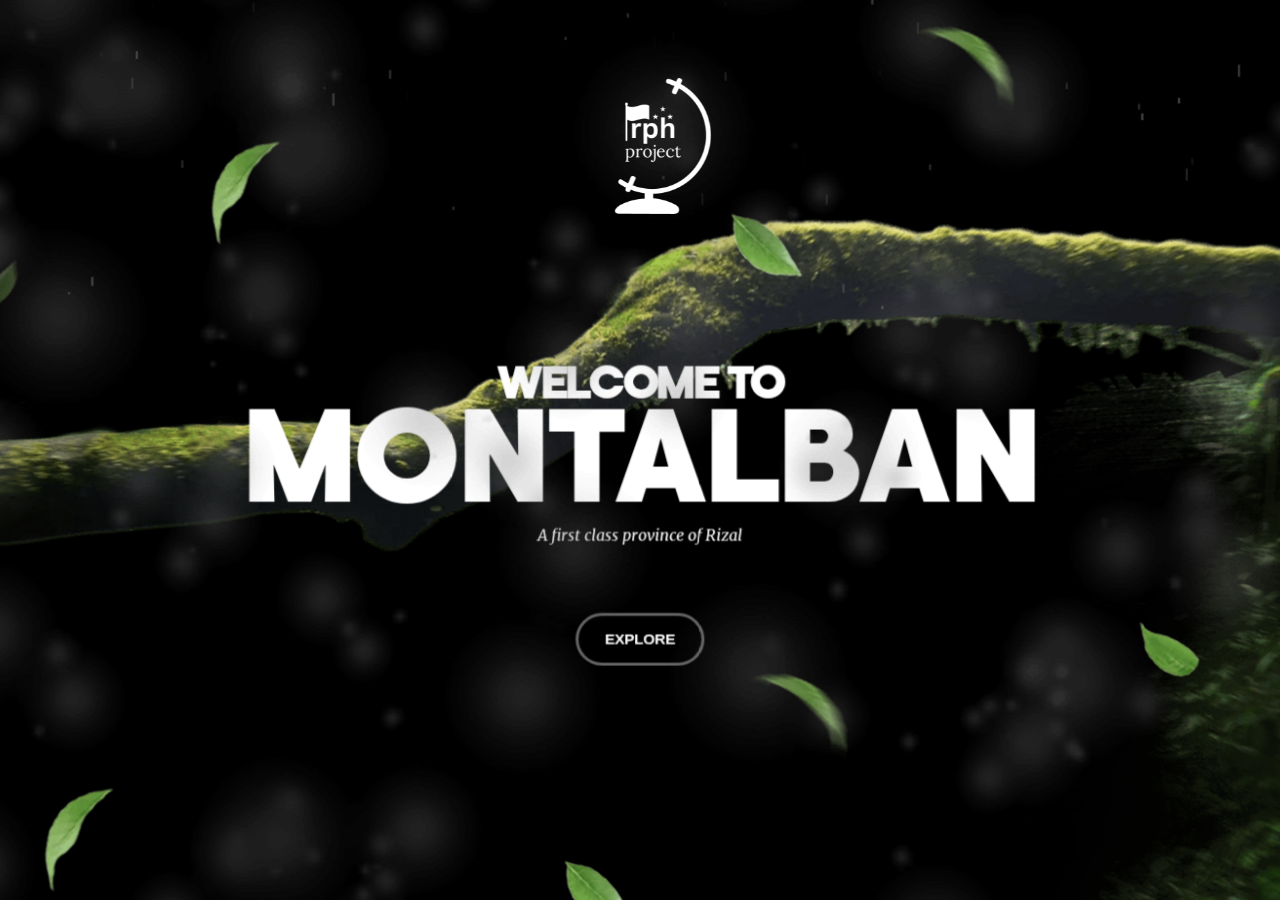
==== index.html @ 81aafcc5 "initial commit" ====
<!DOCTYPE html>
<html lang="en">
<head>
	<meta charset="UTF-8">
	<meta http-equiv="X-UA-Compatible" content="IE=edge">
	<meta name="viewport" content="width=device-width, initial-scale=1.0">
	<title>Montalban</title>
	<link rel="stylesheet" href="css/main.css">
	<script src="js/app.js" defer></script>
	<script src="libs/rain.js" defer></script>
</head>
<body>

	<div class="logo"> <img src="./img/logo2.png" width="200" height="200" alt="logo"></div>

	<section class="layers">
		<div class="layers__container">
			<div class="layers__item layer-1">
				<video autoplay muted loop>
					<source src="./img/layer-vid.mp4" type="video/mp4" />
				</video>
			</div>
			<div class="layers__item layer-2" style="background-image: url(img/layer-2.png);"></div>
			<div class="layers__item layer-3">
				<div class="hero-content">
					<h2 class="sub-content">Welcome to</h2>
					<h1><span>MONTALBAN</span></h1>
					<div class="hero-content__p">A first class province of Rizal</div>
					<a href="./home.html"><button class="button-start">EXPLORE</button></a>
				</div>
			</div>
			<div class="layers__item layer-4">
				<canvas class="rain"></canvas>
			</div>
			<div class="layers__item layer-5" style="background-image: url(img/layer-5.png);"></div>
			<div class="layers__item layer-6" style="background-image: url(img/layer-6.png);"></div>
		</div>
	</section>

</body>
</html>
---- css/main.css ----
* {
	margin: 0;
	padding: 0;
	box-sizing: border-box;
}
:root {
	--index: calc(1vw + 1vh);
	--transition: 1.5s cubic-bezier(.05, .5, 0, 1);
}
@font-face {
	font-family: kamerik-3d;
	src: url(../fonts/kamerik205-heavy.woff2);
	font-weight: 900;
}
@font-face {
	font-family: merriweather-italic-3d;
	src: url(../fonts/merriweather-regular-italic.woff2);
}
body {
	background-color: #000;
	color: #fff;
	font-family: kamerik-3d;
	overflow: hidden;
}
.logo {
	--logo-size: calc(var(--index) * 7.8);
	width: var(--logo-size);
	height: var(--logo-size);
	background-repeat: no-repeat;
	position: absolute;
	left: calc(51% - calc(var(--logo-size) / 2));
	top: calc(var(--index) * 2.8);
	z-index: 1;
}

.logo img {
	width: 100%;
	height: auto;
}
.layers {
	perspective: 1000px;
	overflow: hidden;
}
.layers__container {
	height: 100vh;
	min-height: 500px;
	transform-style: preserve-3d;
	transform: rotateX(var(--move-y)) rotateY(var(--move-x));
	will-change: transform;
	transition: transform var(--transition);
}
.layers__item {
	position: absolute;
	inset: -5vw;
	background-size: cover;
	background-position: center;
	display: flex;
	align-items: center;
	justify-content: center;
}
.layer-1 {
	transform: translateZ(-55px) scale(1.06);
}
.layer-2 {
	transform: translateZ(80px) scale(.88);
}
.layer-3 {
	transform: translateZ(180px) scale(.8);
}
.layer-4 {
	transform: translateZ(190px) scale(.9);
}
.layer-5 {
	transform: translateZ(300px) scale(.9);
}
.layer-6 {
	transform: translateZ(380px);
}
.hero-content {
	font-size: calc(var(--index) * 2.9);
	text-align: center;
	text-transform: uppercase;
	letter-spacing: calc(var(--index) * -.15);
	line-height: 1.35em;
	margin-top: calc(var(--index) * 5.5);
}
.hero-content .sub-content {
	font-size: calc(var(--index) * 2);
}

.hero-content span {
	display: block;
}
.hero-content__p {
	text-transform: none;
	font-family: merriweather-italic-3d;
	letter-spacing: normal;
	font-size: calc(var(--index) * .73);
	line-height: 3;
}
.button-start {
	font-family: Arial;
	font-weight: 600;
	text-transform: uppercase;
	font-size: calc(var(--index) * .71);
	letter-spacing: -.02vw;
	padding: calc(var(--index) * .7) calc(var(--index) * 1.25);
	background-color: transparent;
	color: #fff;
	border-radius: 10em;
	border: rgb(255 255 255 / .4) 3px solid;
	outline: none;
	cursor: pointer;
	margin-top: calc(var(--index) * 2.5);
}

.button-start:hover {
	background: darkgreen;
	opacity: 70%;
}
.layer-4, .layer-5, .layer-6 {
	pointer-events: none;
}
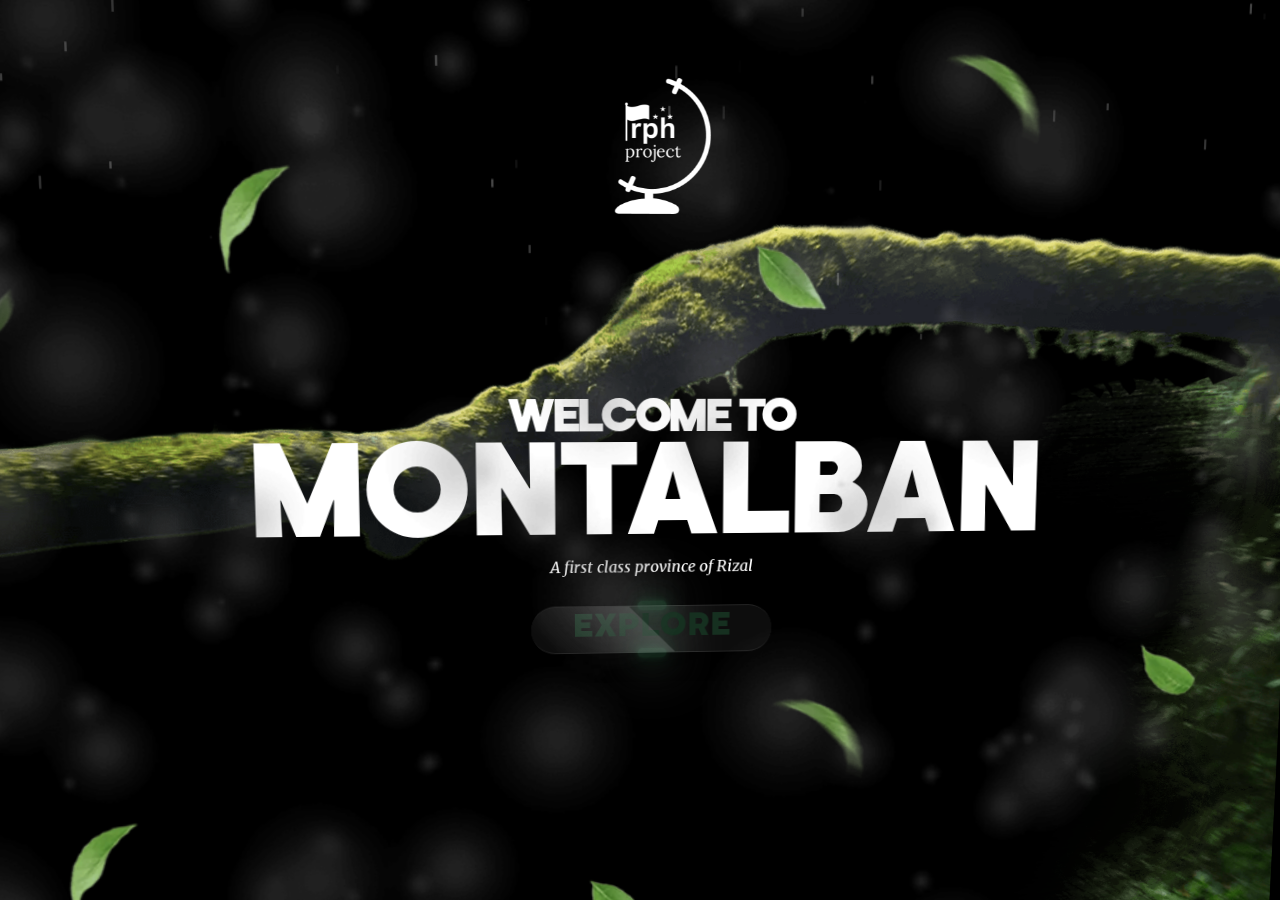
==== commit 679bf472: "final product commit" ====
--- a/index.html
+++ b/index.html
@@ -5,9 +5,10 @@
 	<meta http-equiv="X-UA-Compatible" content="IE=edge">
 	<meta name="viewport" content="width=device-width, initial-scale=1.0">
 	<title>Montalban</title>
-	<link rel="stylesheet" href="css/main.css">
-	<script src="js/app.js" defer></script>
-	<script src="libs/rain.js" defer></script>
+	<link rel="icon" type="image/x-icon" href="./img/fav-icon.png">
+	<link rel="stylesheet" href="./css/main.css">
+	<script src="./js/app.js" defer></script>
+	<script src="./libs/rain.js" defer></script>
 </head>
 <body>
 
@@ -26,7 +27,9 @@
 					<h2 class="sub-content">Welcome to</h2>
 					<h1><span>MONTALBAN</span></h1>
 					<div class="hero-content__p">A first class province of Rizal</div>
-					<a href="./home.html"><button class="button-start">EXPLORE</button></a>
+					<div class="container">
+						<div class="btn"><a class="explore" href="./home.html">EXPLORE</a></div>
+					</div>
 				</div>
 			</div>
 			<div class="layers__item layer-4">
--- a/css/main.css
+++ b/css/main.css
@@ -6,6 +6,22 @@
 :root {
 	--index: calc(1vw + 1vh);
 	--transition: 1.5s cubic-bezier(.05, .5, 0, 1);
+
+	--main-color: #163020;
+    --second-color-a: #304D30;
+    --second-color-b: #EEE7DA;
+    --second-color-c: #EE7214;
+    --text-color-a: #F8FFD2;
+    --text-color-b: #FBF6EE;
+
+	--yellow: 163020;
+    --dark: black;
+
+    --body-font: "Bai Jamjuree", sans-serif;
+    --h2-font-size: 1.25rem;
+    --normal-font-size: 1rem;
+
+	
 }
 @font-face {
 	font-family: kamerik-3d;
@@ -121,3 +137,133 @@
 .layer-4, .layer-5, .layer-6 {
 	pointer-events: none;
 }
+
+
+
+/*  */
+
+.container {
+    padding: 1rem;
+	width: 1000px;
+	display: flex;
+	flex-wrap: wrap;
+	justify-content: space-around;
+}
+.container .btn {
+	position: relative;
+	top: 0;
+	left: 0;
+	width: 250px;
+	height: 50px;
+	margin: 0;
+	display: flex;
+	justify-content: center;
+	align-items: center;
+}
+.container .btn a {
+	position: absolute;
+	top: 0;
+	left: 0;
+	width: 100%;
+	height: 100%;
+	display: flex;
+	justify-content: center;
+	align-items: center;
+	background: rgba(255, 255, 255, 0.05);
+	box-shadow: 0 15px 15px rgba(0, 0, 0, 0.3);
+	border-bottom: 1px solid rgba(255, 255, 255, 0.1);
+	border-top: 1px solid rgba(255, 255, 255, 0.1);
+	border-radius: 30px;
+	padding: 10px;
+	letter-spacing: 1px;
+	text-decoration: none;
+	overflow: hidden;
+	color: var(--main-color);
+	font-weight: 400px;
+	z-index: 1;
+	transition: 0.5s;
+	backdrop-filter: blur(15px);
+	font-size: 2rem;
+}
+.container .btn:hover a {
+	letter-spacing: 3px;
+    color: white;
+}
+.container .btn a::before {
+	content: "";
+	position: absolute;
+	top: 0;
+	left: 0;
+	width: 50%;
+	height: 100%;
+	background: linear-gradient(to left, rgba(255, 255, 255, 0.15), transparent);
+	transform: skewX(45deg) translate(0);
+	transition: 0.5s;
+	filter: blur(0px);
+}
+.container .btn:hover a::before {
+	transform: skewX(45deg) translate(200px);
+}
+.container .btn::before {
+	content: "";
+	position: absolute;
+	left: 50%;
+	transform: translatex(-50%);
+	bottom: -5px;
+	width: 30px;
+	height: 10px;
+	background: var(--main-color);
+	border-radius: 10px;
+	transition: 0.5s;
+	transition-delay: 0.5;
+}
+.container .btn:hover::before /*lightup button*/ {
+	bottom: 0;
+	height: 50%;
+	width: 80%;
+	border-radius: 30px;
+    color: white;
+}
+
+.container .btn::after {
+	content: "";
+	position: absolute;
+	left: 50%;
+	transform: translatex(-50%);
+	top: -5px;
+	width: 30px;
+	height: 10px;
+	background: var(--main-color);
+	border-radius: 10px;
+	transition: 0.5s;
+	transition-delay: 0.5;
+}
+.container .btn:hover::after /*lightup button*/ {
+	top: 0;
+	height: 50%;
+	width: 80%;
+	border-radius: 30px;
+    color: white;
+}
+.container .btn:nth-child(1)::before, /*chnage 1*/
+.container .btn:nth-child(1)::after {
+	background: var(--main-color);
+	box-shadow: 0 0 5px var(--main-color), 0 0 15px var(--main-color), 0 0 30px var(--main-color),
+		0 0 60px white;
+}
+.container .btn:nth-child(2)::before, /* 2*/
+.container .btn:nth-child(2)::after {
+	background: var(--second-color-c);
+	box-shadow: 0 0 5px var(--second-color-c), 0 0 15px var(--second-color-c), 0 0 30px var(--second-color-c),
+		0 0 60px var(--second-color-c);
+}
+.container .btn:nth-child(3)::before, /* 3*/
+.container .btn:nth-child(3)::after {
+	background: #1eff45;
+	box-shadow: 0 0 5px #1eff45, 0 0 15px #1eff45, 0 0 30px #1eff45,
+		0 0 60px #1eff45;
+}
+
+.explore {
+	text-decoration: none;
+}